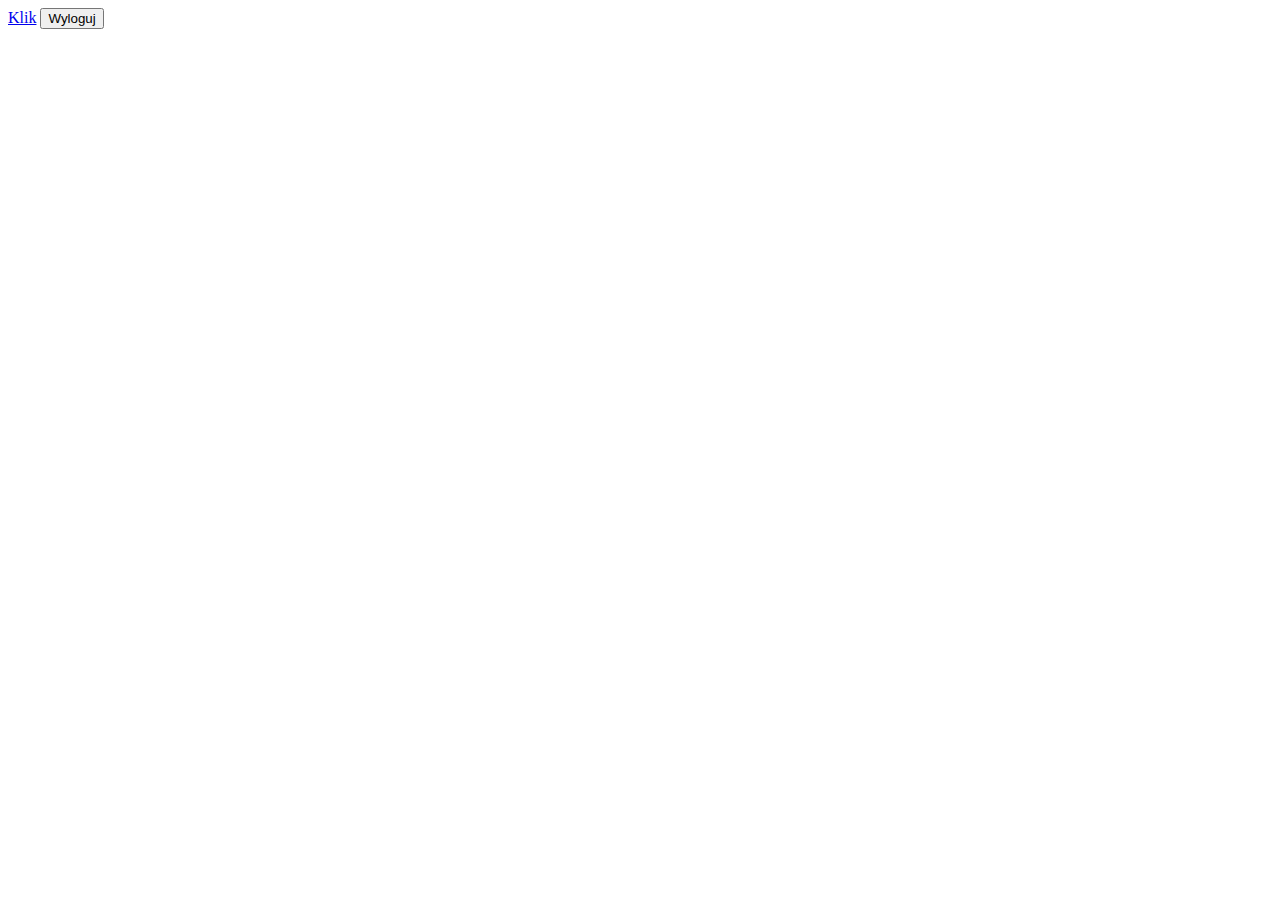
==== index.html @ 06c5ced4 "Prawie skończyłem rejestracje, zostały warunki" ====
<!DOCTYPE html>
<html lang="pl">
<head>
    <meta charset="UTF-8">
    <meta http-equiv="X-UA-Compatible" content="IE=edge">
    <meta name="viewport" content="width=device-width, initial-scale=1.0">
    <title>Document</title>
    <script src="scripts/jquery-3.6.1.min.js"></script>
</head>
<body>
    <a href="strona-logowania">Klik</a>
    <button id="log_out">Wyloguj</button> <!--można zmienić na a tylko zostawić id  -->
    <script src="scripts/script.js"></script>
</body>
</html>
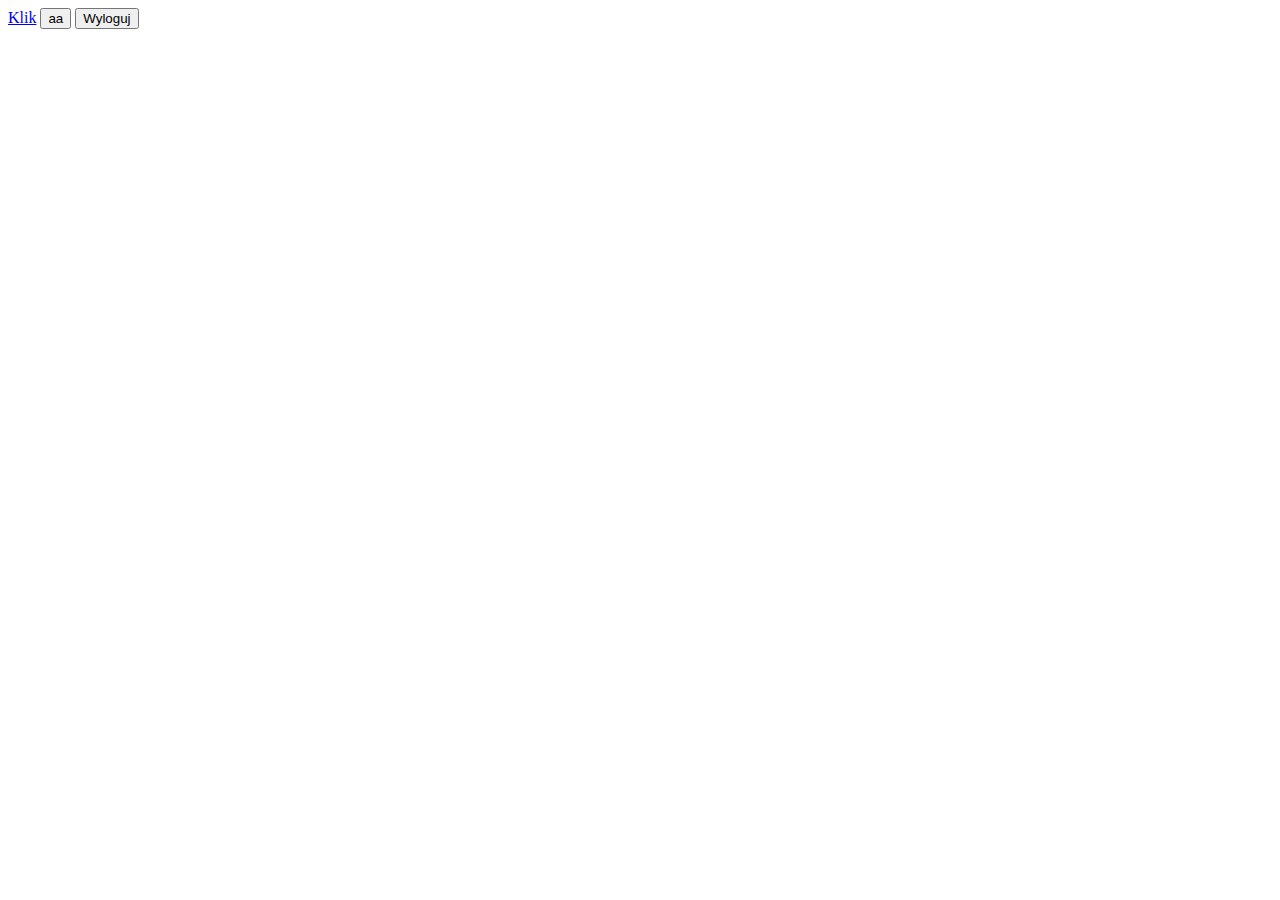
==== commit 81ed3e61: "Zaczełam robić pobieranie elementów na główną" ====
--- a/index.html
+++ b/index.html
@@ -9,6 +9,7 @@
 </head>
 <body>
     <a href="strona-logowania">Klik</a>
+    <button id="btn">aa</button>
     <button id="log_out">Wyloguj</button> <!--można zmienić na a tylko zostawić id  -->
     <script src="scripts/script.js"></script>
 </body>
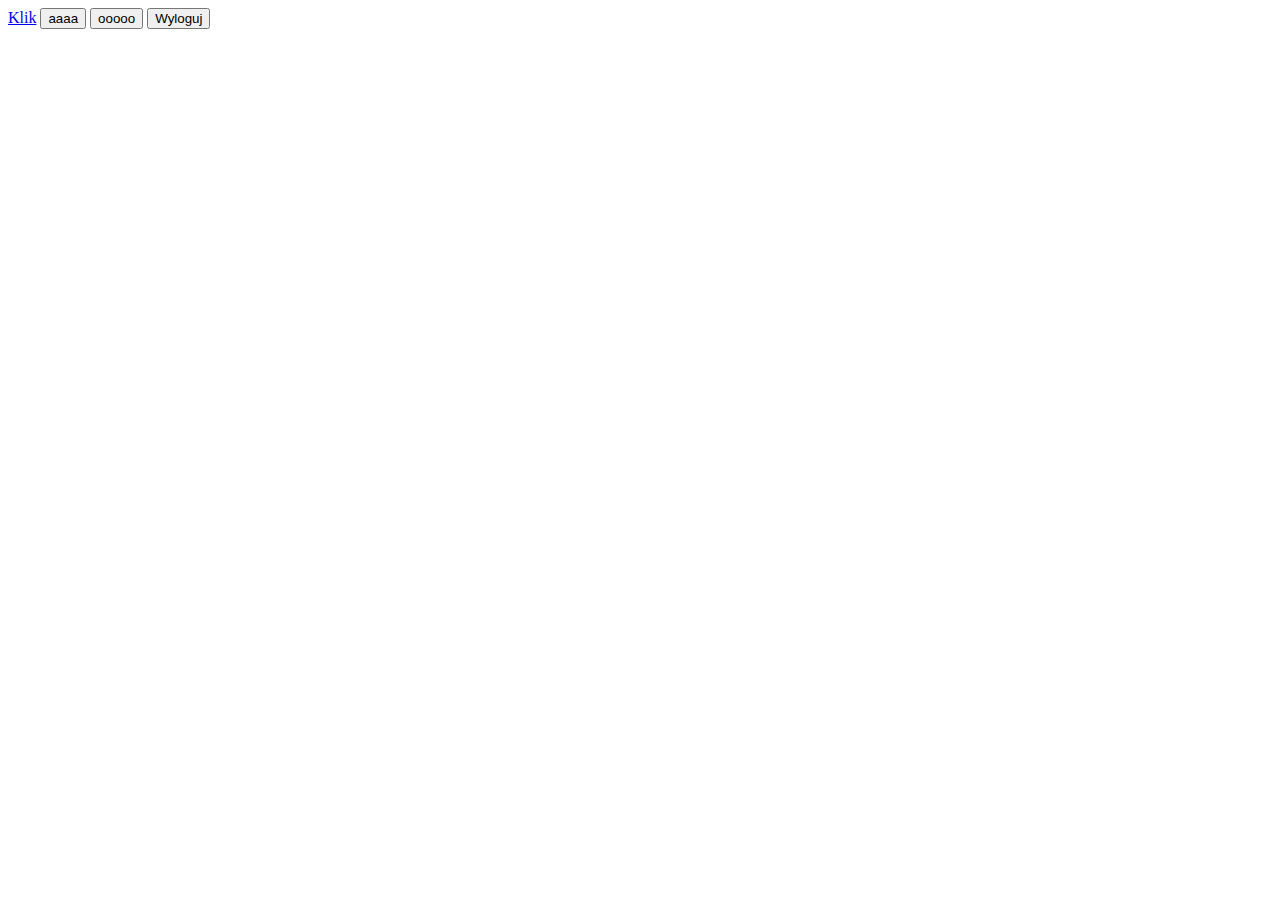
==== commit e48025c8: "Wyświetlanie elementów na stronie głównej" ====
--- a/index.html
+++ b/index.html
@@ -9,7 +9,8 @@
 </head>
 <body>
     <a href="strona-logowania">Klik</a>
-    <button id="btn">aa</button>
+    <button id="btn">aaaa</button>
+    <button id="btn2">ooooo</button>
     <button id="log_out">Wyloguj</button> <!--można zmienić na a tylko zostawić id  -->
     <script src="scripts/script.js"></script>
 </body>
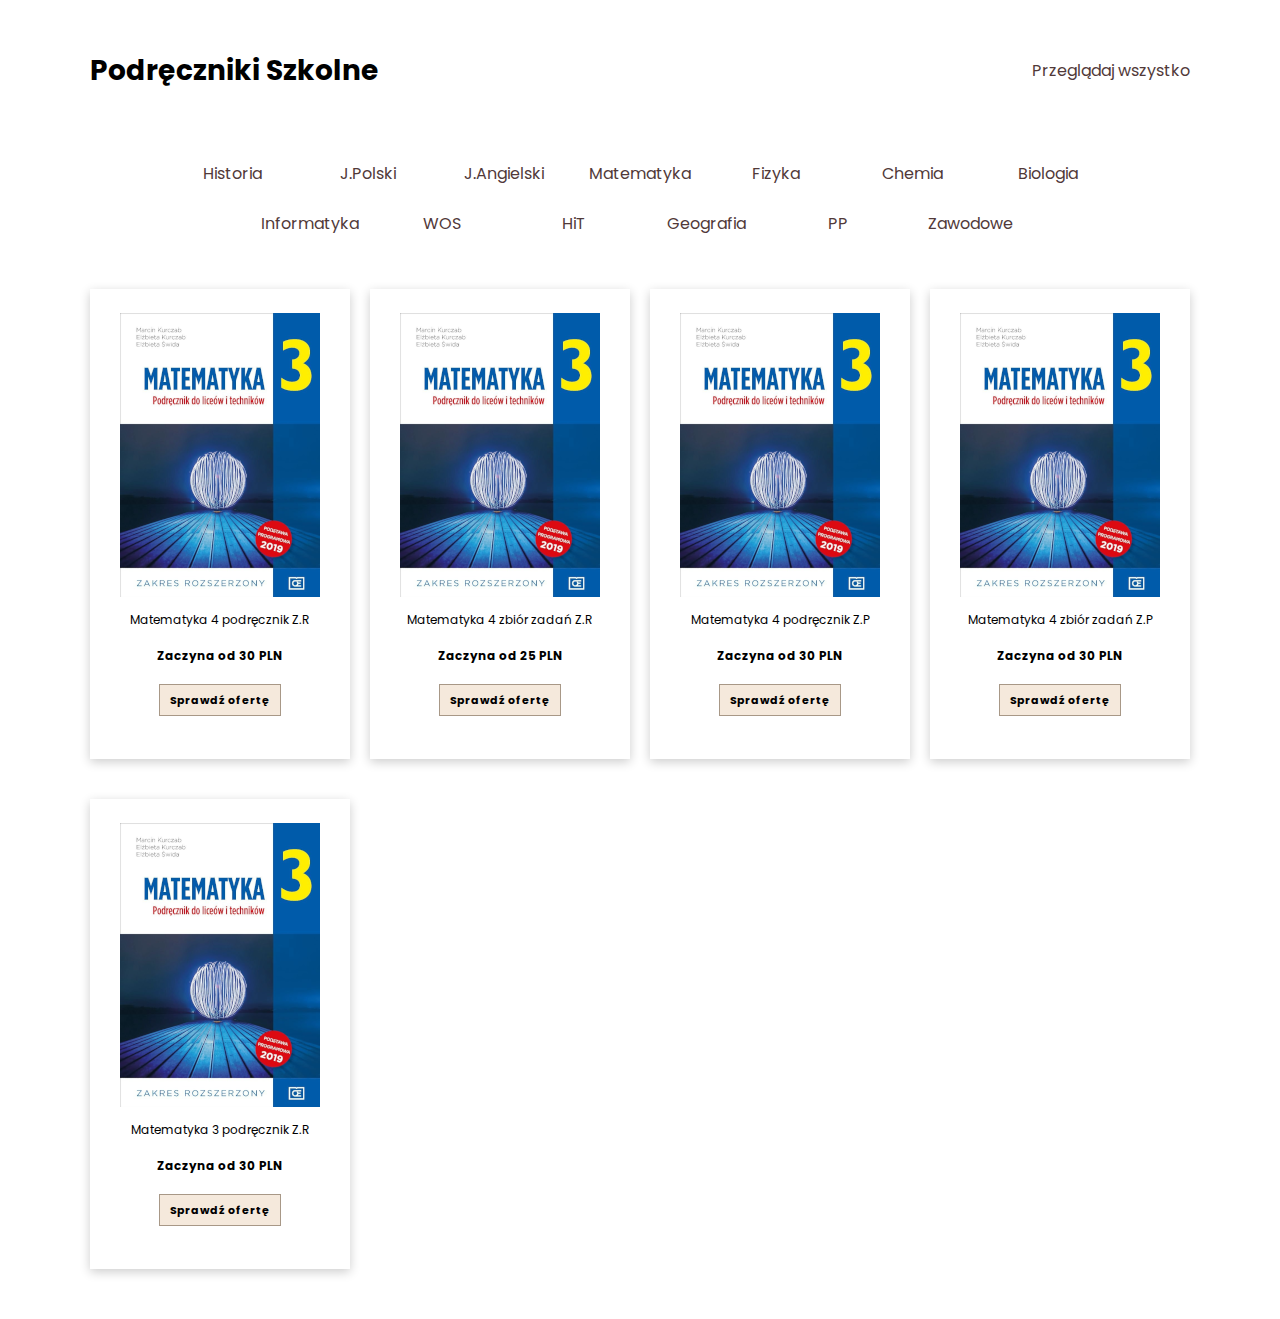
==== commit 84063398: "Wyświetlanie elementów na głównej" ====
--- a/index.html
+++ b/index.html
@@ -6,12 +6,120 @@
     <meta name="viewport" content="width=device-width, initial-scale=1.0">
     <title>Document</title>
     <script src="scripts/jquery-3.6.1.min.js"></script>
+    <link rel="stylesheet" href="style/main.css">
 </head>
 <body>
-    <a href="strona-logowania">Klik</a>
-    <button id="btn">aaaa</button>
-    <button id="btn2">ooooo</button>
-    <button id="log_out">Wyloguj</button> <!--można zmienić na a tylko zostawić id  -->
+    <div class="container">
+        <div class="oferrs-section">
+            <div class="offers-text">
+                <h3>Podręczniki Szkolne</h3>
+                <p>Przeglądaj wszystko</p>
+            </div>
+            <div class="buttons-wrapper">
+                <div class="button-1-wrapper">
+                    <button type="button" name="historia" value="historia" class="btn">Historia</button>   
+                    <button type="button" name="polski" value="polski" class="btn">J.Polski</button>   
+                    <button type="button" name="angielski" value="angielski" class="btn">J.Angielski</button>   
+                    <button type="button" name="matematyka" value="matematyka" class="btn active">Matematyka</button>   
+                    <button type="button" name="fizyka" value="fizyka" class="btn">Fizyka</button>   
+                    <button type="button" name="chemia" value="chemia" class="btn">Chemia</button>   
+                    <button type="button" name="biologia" value="biologia" class="btn">Biologia</button>   
+                </div>
+                <div class="button-2-wrapper">
+                    <button type="button" name="informatyka" value="informatyka" class="btn">Informatyka</button>
+                    <button type="button" name="wos" value="wos" class="btn">WOS</button>
+                    <button type="button" name="hit" value="hit" class="btn">HiT</button>
+                    <button type="button" name="geografia" value="geografia" class="btn">Geografia</button>
+                    <button type="button" name="pp" value="pp" class="btn">PP</button>
+                    <button type="button" name="zawodowe" value="zawodowe" class="btn">Zawodowe</button>
+                </div>
+                
+                
+                <div class="button-1-wrapper-hidden">
+                    <button type="button" name="historia" value="historia" class="btn">Historia</button>   
+                    <button type="button" name="polski" value="polski" class="btn">J.Polski</button>   
+                    <button type="button" name="fizyka" value="fizyka" class="btn">Fizyka</button>  
+                    <button type="button" name="wos" value="wos" class="btn">WOS</button>   
+                </div>
+                <div class="button-2-wrapper-hidden">
+                    <button type="button" name="chemia" value="chemia" class="btn">Chemia</button>   
+                    <button type="button" name="biologia" value="biologia" class="btn">Biologia</button> 
+                    <button type="button" name="informatyka" value="informatyka" class="btn">Informatyka</button>
+                </div>
+                <div class="button-3-wrapper-hidden">
+                    <button type="button" name="geografia" value="geografia" class="btn">Geografia</button>
+                    <button type="button" name="pp" value="pp" class="btn">PP</button>
+                    <button type="button" name="zawodowe" value="zawodowe" class="btn">Zawodowe</button>
+                </div>
+                <div class="button-4-wrapper-hidden">
+                    <button type="button" name="angielski" value="angielski" class="btn">J.Angielski</button>   
+                    <button type="button" name="matematyka" value="matematyka" class="btn active">Matematyka</button>
+                    <button type="button" name="hit" value="hit" class="btn">HiT</button>   
+                </div>   
+            </div>
+     
+            </div>
+            <div class="books">
+                <div class="books-wrapper">
+                    <div class="item1 subject">
+                        <div class="book-img item-img-1">
+                        </div>
+                        <p class="book-name">
+                        Matematyka 4 podręcznik Z.R
+                        </p>
+                        <p class="book-price">
+                        Zaczyna od 30 PLN
+                        </p>
+                        <button class="item1-btn">Sprawdź ofertę</button>
+                    </div>
+                    <div class="item2 subject">
+                        <div class="book-img item-img-2">
+                        </div>
+                        <p class="book-name">
+                        Matematyka 4 zbiór zadań Z.R
+                        </p>
+                        <p class="book-price">
+                        Zaczyna od 25 PLN
+                        </p>
+                        <button class="item2-btn">Sprawdź ofertę</button>    
+                    </div>
+                    <div class="item3 subject">
+                        <div class="book-img item-img-3">
+                        </div>
+                        <p class="book-name">
+                        Matematyka 4 podręcznik Z.P
+                        </p>
+                        <p class="book-price">
+                        Zaczyna od 30 PLN
+                        </p>
+                        <button class="item3-btn">Sprawdź ofertę</button>    
+                    </div>
+                    <div class="item4 subject">
+                        <div class="book-img item-img-4">
+                        </div>
+                        <p class="book-name">
+                        Matematyka 4 zbiór zadań Z.P
+                        </p>
+                        <p class="book-price">
+                        Zaczyna od 30 PLN
+                        </p>
+                        <button class="item4-btn">Sprawdź ofertę</button>    
+                    </div>
+                    <div class="item5 subject">
+                        <div class="book-img item-img-5">
+                        </div>
+                        <p class="book-name">
+                        Matematyka 3 podręcznik Z.R
+                        </p>
+                        <p class="book-price">
+                        Zaczyna od 30 PLN
+                        </p>
+                        <button class="item5-btn">Sprawdź ofertę</button>   
+                    </div>
+                </div>
+            </div>
+        </div>
+    </div>
     <script src="scripts/script.js"></script>
 </body>
 </html>--- a/style/main.css
+++ b/style/main.css
@@ -0,0 +1,368 @@
+@import url('https://fonts.googleapis.com/css2?family=Poppins:wght@400;500;600;700&display=swap');
+
+/* ////////////////////////////////
+              Ogólne
+//////////////////////////////// */
+
+*
+{
+    margin: 0;
+    padding: 0;
+    box-sizing: border-box;
+    font-family: 'Poppins', sans-serif;
+    font-size: 10px;
+    font-weight: 400px;
+}
+
+.container{
+    max-width: 1140px;
+    width: 100%;
+    padding: 0 2rem;
+    margin: 0 auto;
+}
+
+.offers-sections {
+    background-color: #FFFBF6;
+}
+
+/* ////////////////////////////////
+        Sekcja Ofert Tekst
+//////////////////////////////// */
+
+
+.offers-text{
+    margin-top: 5.2rem;
+    display: flex;
+    justify-content: space-between;
+    align-items: center;
+    margin-bottom: 6rem;
+}
+
+.offers-text h3{
+    font-size: 28px;
+    font-weight: medium;
+    line-height: 37px;
+    color: #000;
+}
+.offers-text p{
+    font-size: 16px;
+    font-weight: medium;
+    line-height: 21px;
+    color: #513939;
+}
+
+
+/* ////////////////////////////////
+        Sekcja buttonów
+//////////////////////////////// */
+
+.buttons-wrapper{
+    display: grid;
+    grid-template-columns: 100%;
+    grid-template-rows: minmax(auto, 5rem);
+    justify-content: center;
+    row-gap: 1rem;
+    column-gap: 1rem;
+    align-items: center;
+    justify-items: center;
+}
+
+.button-1-wrapper{
+    display: grid;
+    grid-template-columns: repeat(7, 1fr) ;
+    grid-template-rows: 3rem;
+    justify-content: flex-start;
+    column-gap: 1rem;
+}
+.button-2-wrapper{
+    display: grid;
+    grid-template-columns: repeat(6, 1fr) ;
+    grid-template-rows: 3rem;
+    justify-content: center;
+    column-gap: 1rem;
+}
+
+.button-1-wrapper-hidden{
+    display: none;
+    grid-template-columns: repeat(4, 1fr) ;
+    grid-template-rows: 3rem;
+    justify-content: flex-start;
+    column-gap: 1rem;
+    max-width: 80%;
+    width: 100%;
+    justify-content: flex-start;
+}
+.button-2-wrapper-hidden{
+    display: none;
+    grid-template-columns: repeat(3, 1fr) ;
+    grid-template-rows: 3rem;
+    justify-content: center;
+    column-gap: 1rem;
+    max-width: 80%;
+    width: 100%;
+    justify-content: flex-start;
+}
+
+.button-3-wrapper-hidden{
+    display: none;
+    grid-template-columns: repeat(3, 1fr) ;
+    grid-template-rows: 3rem;
+    justify-content: center;
+    column-gap: 1rem;
+    max-width: 80%;
+    width: 100%;
+    justify-content: flex-start;
+}
+
+.button-4-wrapper-hidden{
+    display: none;
+    grid-template-columns: repeat(3, 1fr) ;
+    grid-template-rows: 3rem;
+    justify-content: center;
+    column-gap: 1rem;
+    max-width: 80%;
+    width: 100%;
+    justify-content: flex-start;
+}
+
+.buttons-wrapper button{
+    display: flex;
+    align-items: center;
+    justify-content: center;
+    background-color: transparent;
+    border: 2px solid transparent;
+    border-radius: 5px;
+    color: #513939;
+    cursor: pointer;
+    font-size: 16px;
+    font-weight: 400;
+    line-height: 20px;
+    width: 100%;
+    overflow: hidden;
+    padding: 0.2rem 1rem;
+    text-align: center;
+    transition: all 0.4s ease-in-out;
+    vertical-align: middle;
+    outline: none;
+}
+
+.buttons-wrapper button:hover{
+    background-color: #F5E9DC;
+    border-radius: 5px;
+    color: #000;
+}
+
+.buttons-wrapper button:focus{
+    background-color: #F5E9DC;
+    border-radius: 5px;
+    border: 2px solid #A89887;
+    color: #000;
+}
+
+.active{
+    background-color: #F5E9DC;
+    border-radius: 5px;
+    border: 2px solid #A89887;
+    color: #000;
+}
+
+
+/* ////////////////////////////////
+        Sekcja ksiazek
+//////////////////////////////// */
+
+.books{
+    margin-top: 5rem;
+    width: 100%;
+    margin-bottom: 5rem;
+}
+
+.books button{
+    background-color: #F5E9DC;
+    border: 1px solid #A89887;
+    color: #000;
+    cursor: pointer;
+    font-size: 11px;
+    font-weight: bold;
+    line-height: 16px;
+    overflow: hidden;
+    padding: 0.7rem 1rem;
+    text-align: center;
+    transition: all 0.4s ease-in-out;
+    vertical-align: middle;
+    outline: none;
+}
+
+.book-name{
+    font-size: 12px;
+    line-height: 16px;
+    font-weight: normal;
+    color: #000;
+    margin-bottom: 2rem;
+}
+
+.book-price{
+    font-size: 12px;
+    line-height: 16px;
+    font-weight: bold;
+    color: #000;
+    margin-bottom: 2rem;
+}
+
+/* ////////////////////////////////
+            Matma
+//////////////////////////////// */
+
+.books-wrapper{
+    display: grid;
+    grid-template-columns: repeat(4, 1fr) ;
+    grid-auto-rows: 47rem;
+    column-gap: 2rem;
+    row-gap: 4rem;
+}
+.books-wrapper .subject{
+    display: flex;
+    flex-direction: column;
+    height: 100%;
+    background-color: #fff;
+    width: 100%;
+    box-shadow: 0 3px 10px rgb(0 0 0 / 0.2);
+    justify-content: flex-start;
+    align-items: center;
+
+}
+
+.books-wrapper .book-img{
+    width: 200px;
+    height: 284px;
+    margin-top: 2.4rem;
+    margin-bottom: 1.5rem;  
+    background-size: cover;
+    background-repeat: none; 
+}
+.books-wrapper .item-img-1{
+    background-image:url("../images/matm3podr.png");
+    /* background-size: cover;
+    background-repeat: none;  */
+}
+.books-wrapper .item-img-2{
+    background-image:url("../images/matm3podr.png");
+    /* background-size: cover;
+    background-repeat: none;  */
+}
+.books-wrapper .item-img-3{
+    background-image:url("../images/matm3podr.png");
+    /* background-size: cover;
+    background-repeat: none;  */
+}
+.books-wrapper .item-img-4{
+    background-image:url("../images/matm3podr.png");
+    /* background-size: cover;
+    background-repeat: none;  */
+}
+.books-wrapper .item-img-5{
+    background-image:url("../images/matm3podr.png");
+    /* background-size: cover;
+    background-repeat: none;  */
+}
+.books-wrapper .item-img-6{
+    background-image:url("../images/matm3podr.png");
+    /* background-size: cover;
+    background-repeat: none;  */
+}
+
+@media only screen and (max-width: 1024px) {
+    .books-wrapper{
+        grid-template-columns: repeat(3, 1fr) ;
+    }
+}
+
+
+
+@media only screen and (max-width: 900px) {
+    .button-1-wrapper{
+        display: none;
+    }
+    .button-2-wrapper{
+        display: none;
+    }
+    
+    .button-1-wrapper-hidden{
+        display: grid;
+    }
+    .button-2-wrapper-hidden{
+        display: grid;
+    }
+    
+    .button-3-wrapper-hidden{
+        display: grid;
+    }
+    .button-4-wrapper-hidden{
+        display: grid;
+    }
+}
+
+@media only screen and (max-width: 700px) {
+    .books-wrapper{
+        grid-template-columns: repeat(2, 1fr) ;
+    }
+}
+
+
+
+@media only screen and (max-width: 600px) {
+    .offers-text h3{
+        font-size: 24px;
+        font-weight: medium;
+        line-height: 37px;
+        color: #000;
+    }
+    .offers-text p{
+        font-size: 14px;
+        font-weight: medium;
+        line-height: 21px;
+        color: #513939;
+    }
+}
+
+@media only screen and (max-width: 500px) {
+
+    .books-wrapper{
+        grid-auto-rows: 40rem;
+    
+    }
+    .books-wrapper .book-img{
+        width: 160px;
+        height: 227px;
+        margin-top: 2.4rem;
+        margin-bottom: 1.5rem;  
+    }
+
+    .offers-text h3{
+        font-size: 20px;
+        font-weight: medium;
+        line-height: 37px;
+        color: #000;
+    }
+    .offers-text p{
+        font-size: 12px;
+        font-weight: medium;
+        line-height: 21px;
+        color: #513939;
+    }
+}
+
+@media only screen and (max-width: 500px) {
+
+    .books-wrapper .book-img{
+        width: 180px;
+        height: 256px;
+    }
+    .books-wrapper{
+        grid-template-columns: repeat(1, 1fr) ;
+        grid-auto-rows: 44rem;
+    }
+}
+
+/* rozwijane kategorie od 500 px dorobić */
+
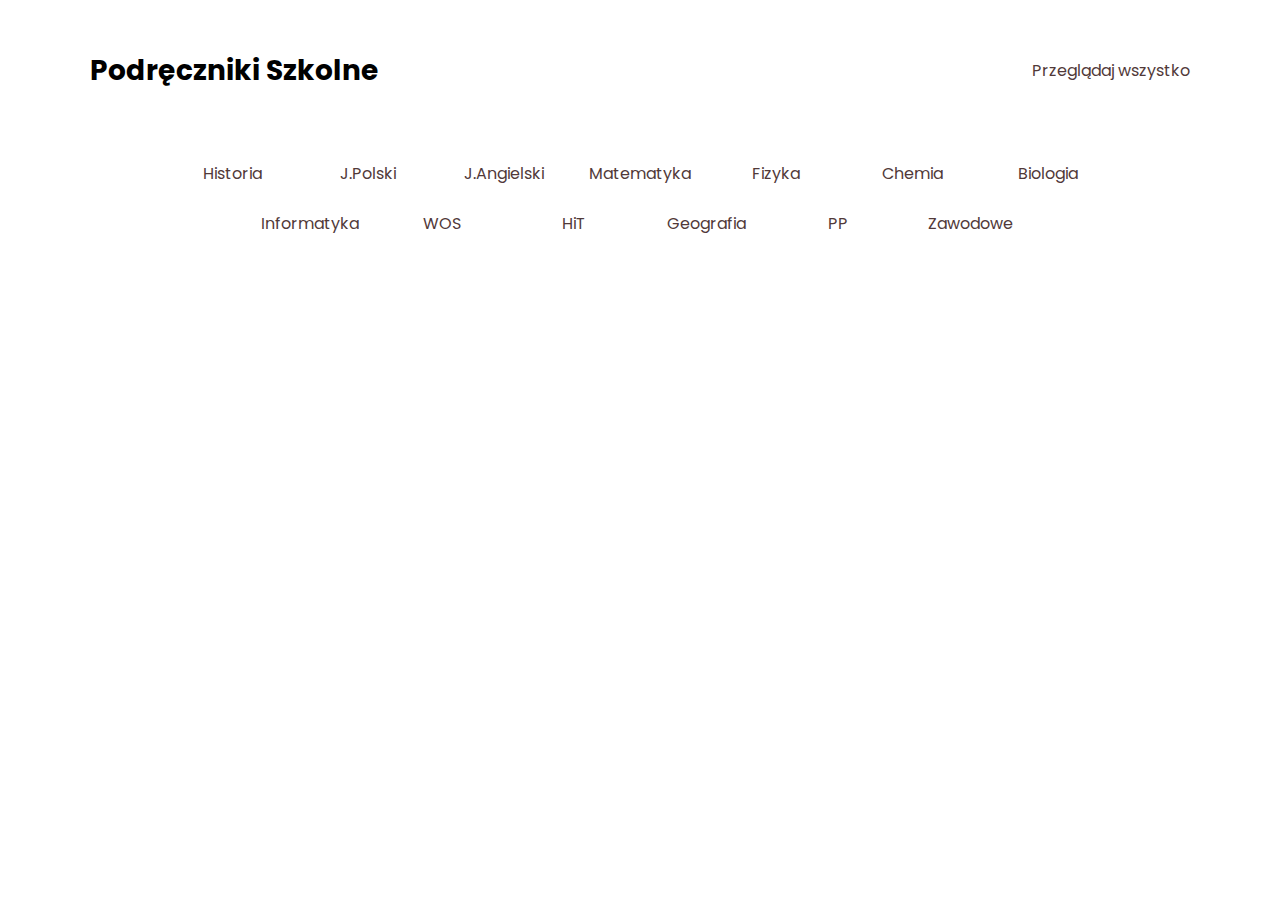
==== commit a9d3376b: "Skończyłem wyświetlanie elementów na głównej" ====
--- a/index.html
+++ b/index.html
@@ -20,7 +20,7 @@
                     <button type="button" name="historia" value="historia" class="btn">Historia</button>   
                     <button type="button" name="polski" value="polski" class="btn">J.Polski</button>   
                     <button type="button" name="angielski" value="angielski" class="btn">J.Angielski</button>   
-                    <button type="button" name="matematyka" value="matematyka" class="btn active">Matematyka</button>   
+                    <button type="button" name="matematyka" value="matematyka" class="active btn" focused>Matematyka</button>   
                     <button type="button" name="fizyka" value="fizyka" class="btn">Fizyka</button>   
                     <button type="button" name="chemia" value="chemia" class="btn">Chemia</button>   
                     <button type="button" name="biologia" value="biologia" class="btn">Biologia</button>   
@@ -61,7 +61,7 @@
             </div>
             <div class="books">
                 <div class="books-wrapper">
-                    <div class="item1 subject">
+                    <!-- <div class="item1 subject">
                         <div class="book-img item-img-1">
                         </div>
                         <p class="book-name">
@@ -115,7 +115,7 @@
                         Zaczyna od 30 PLN
                         </p>
                         <button class="item5-btn">Sprawdź ofertę</button>   
-                    </div>
+                    </div> -->
                 </div>
             </div>
         </div>
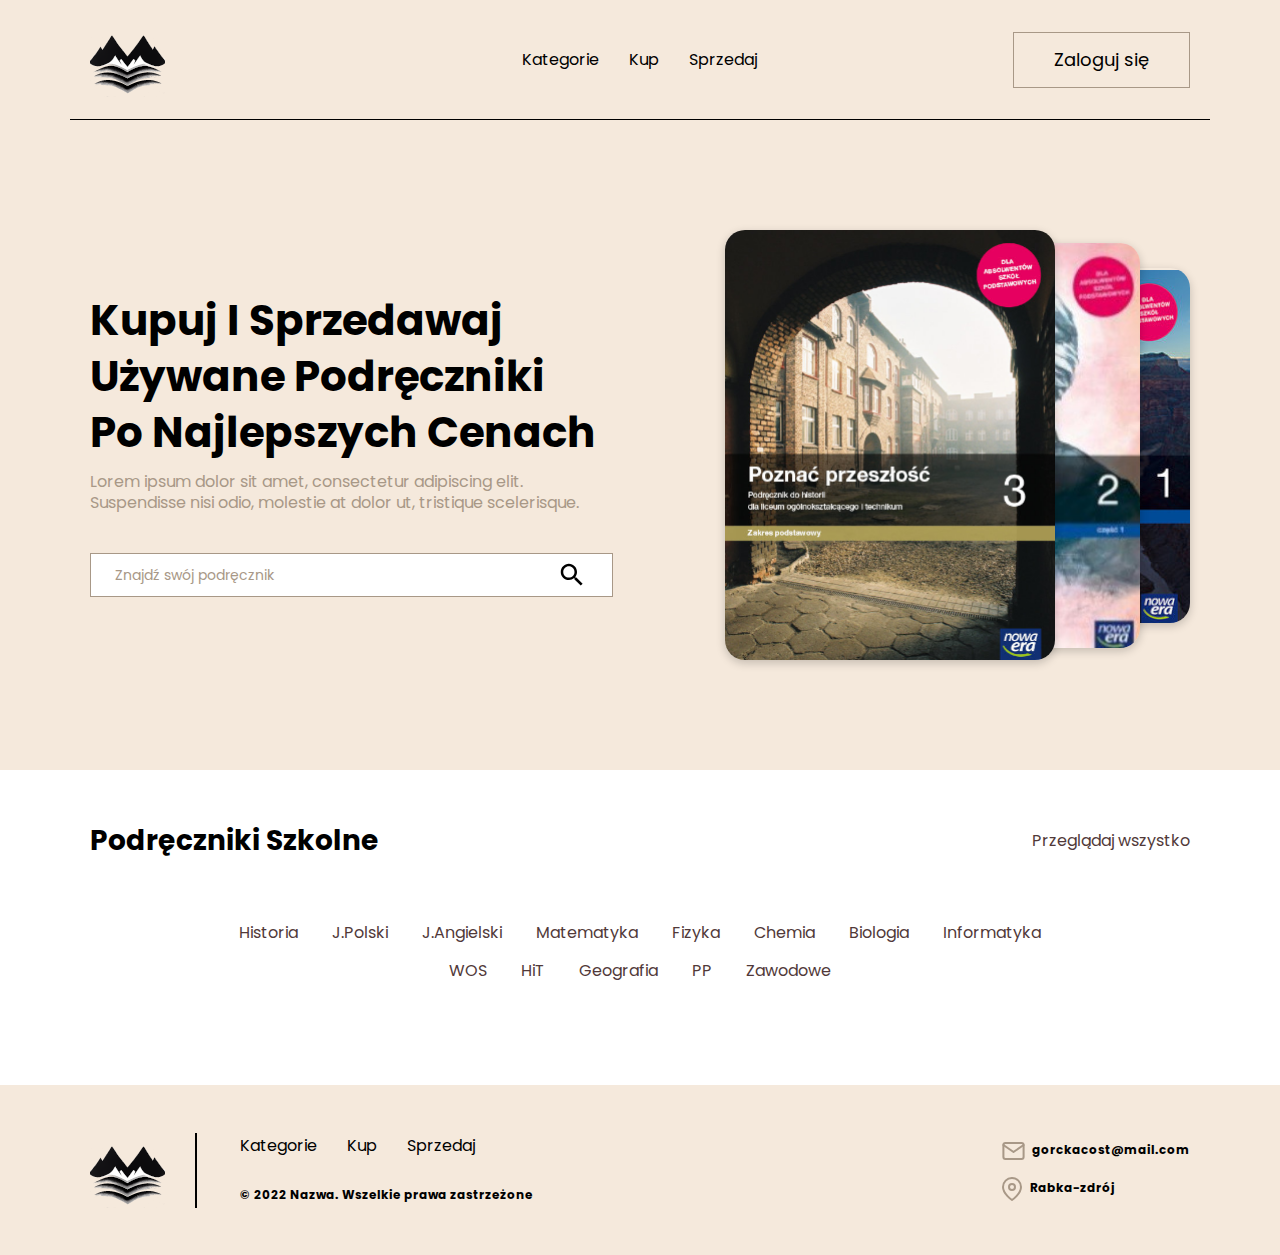
==== commit 0123aac2: "dodano zdjecia modified index i main.css" ====
--- a/index.html
+++ b/index.html
@@ -4,19 +4,84 @@
     <meta charset="UTF-8">
     <meta http-equiv="X-UA-Compatible" content="IE=edge">
     <meta name="viewport" content="width=device-width, initial-scale=1.0">
-    <title>Document</title>
+    <title>Kiermasz książek</title>
     <script src="scripts/jquery-3.6.1.min.js"></script>
     <link rel="stylesheet" href="style/main.css">
 </head>
 <body>
+    
+    <nav>
+        <div class="nav-container">
+            
+            <div class="left-nav">
+                <div class="nav-image"></div>
+            </div>
+
+            <div class="center-nav">
+                <div class="nav-list">
+                    <ul>
+                        <li><a href="#">Kategorie</a></li>
+                        <li><a href="#">Kup</a></li>
+                        <li><a href="#">Sprzedaj</a></li>
+                    </ul>
+                </div>
+            </div>
+
+            <div class="right-nav">
+                <button>Zaloguj się</button>
+            </div>
+            
+            <!-- /////////////////////////////////////////// -->
+            <!-- PHP do zalogowanego użytkownika  -->
+            <!-- <div class="right-nav-authorized">
+                <div id="user-panel-button"></div>
+                <div id="messages-button"></div>
+                <div id="log_out"></div>
+            </div> -->
+            <!-- /////////////////////////////////////////// -->
+
+        </div>
+    </nav>
+
+        <main>
+            <div class="main-container">
+                <div class="left-main">
+                    <h2>
+                        Kupuj I Sprzedawaj 
+                        Używane Podręczniki 
+                        Po Najlepszych Cenach
+                    </h2>
+                    <p>
+                        Lorem ipsum dolor sit amet, consectetur adipiscing elit. 
+                        Suspendisse nisi odio, molestie at dolor ut, tristique scelerisque. 
+                    </p>
+                    <div class="search-container">
+                        <input class="search-input" type="text" placeholder="Znajdź swój podręcznik">
+                    </div>
+                    <div class="main-images-responsive">
+                        <div class="main-image1"></div>
+                        <div class="main-image2"></div>
+                        <div class="main-image3"></div>
+                    </div>  
+                </div>
+                <div class="right-main">
+                <div class="main-images">
+                    <div class="main-image1"></div>
+                    <div class="main-image2"></div>
+                    <div class="main-image3"></div>
+                </div>
+                </div>
+            </div>
+        </main>
+
     <div class="container">
         <div class="oferrs-section">
             <div class="offers-text">
                 <h3>Podręczniki Szkolne</h3>
-                <p>Przeglądaj wszystko</p>
+                <p><a href="#">Przeglądaj wszystko</a></p>
             </div>
             <div class="buttons-wrapper">
-                <div class="button-1-wrapper">
+                <div class="buttons-wrapper-1">
                     <button type="button" name="historia" value="historia" class="btn">Historia</button>   
                     <button type="button" name="polski" value="polski" class="btn">J.Polski</button>   
                     <button type="button" name="angielski" value="angielski" class="btn">J.Angielski</button>   
@@ -24,41 +89,15 @@
                     <button type="button" name="fizyka" value="fizyka" class="btn">Fizyka</button>   
                     <button type="button" name="chemia" value="chemia" class="btn">Chemia</button>   
                     <button type="button" name="biologia" value="biologia" class="btn">Biologia</button>   
-                </div>
-                <div class="button-2-wrapper">
                     <button type="button" name="informatyka" value="informatyka" class="btn">Informatyka</button>
                     <button type="button" name="wos" value="wos" class="btn">WOS</button>
                     <button type="button" name="hit" value="hit" class="btn">HiT</button>
                     <button type="button" name="geografia" value="geografia" class="btn">Geografia</button>
                     <button type="button" name="pp" value="pp" class="btn">PP</button>
                     <button type="button" name="zawodowe" value="zawodowe" class="btn">Zawodowe</button>
-                </div>
-                
-                
-                <div class="button-1-wrapper-hidden">
-                    <button type="button" name="historia" value="historia" class="btn">Historia</button>   
-                    <button type="button" name="polski" value="polski" class="btn">J.Polski</button>   
-                    <button type="button" name="fizyka" value="fizyka" class="btn">Fizyka</button>  
-                    <button type="button" name="wos" value="wos" class="btn">WOS</button>   
-                </div>
-                <div class="button-2-wrapper-hidden">
-                    <button type="button" name="chemia" value="chemia" class="btn">Chemia</button>   
-                    <button type="button" name="biologia" value="biologia" class="btn">Biologia</button> 
-                    <button type="button" name="informatyka" value="informatyka" class="btn">Informatyka</button>
-                </div>
-                <div class="button-3-wrapper-hidden">
-                    <button type="button" name="geografia" value="geografia" class="btn">Geografia</button>
-                    <button type="button" name="pp" value="pp" class="btn">PP</button>
-                    <button type="button" name="zawodowe" value="zawodowe" class="btn">Zawodowe</button>
-                </div>
-                <div class="button-4-wrapper-hidden">
-                    <button type="button" name="angielski" value="angielski" class="btn">J.Angielski</button>   
-                    <button type="button" name="matematyka" value="matematyka" class="btn active">Matematyka</button>
-                    <button type="button" name="hit" value="hit" class="btn">HiT</button>   
-                </div>   
-            </div>
-     
-            </div>
+                </div>    
+            </div>    
+        </div>
             <div class="books">
                 <div class="books-wrapper">
                     <!-- <div class="item1 subject">
@@ -120,6 +159,45 @@
             </div>
         </div>
     </div>
-    <script src="scripts/script.js"></script>
+    <footer>
+        <div class="footer-container">
+            <div class="logo-footer">
+                <div class="footer-image"></div>
+                <span class="break"></span>
+            </div>
+
+            <div class="footer-nav">
+                <div class="footer-nav-responsive">
+                    <div class="nav-list">
+                        <ul>
+                            <li><a href="#">Kategorie</a></li>
+                            <li><a href="#">Kup</a></li>
+                            <li><a href="#">Sprzedaj</a></li>
+                        </ul>
+                    </div>
+                    <div class="social-box-responsive">
+                        <div class="socials">
+                            <a href="#"><span class="mail">gorckacost@mail.com</span></a>
+                            <a href="#"><span class="location">Rabka-zdrój</span></a>
+                        </div>
+        
+                    </div>
+                    <div class="copyright">
+                        <p>© 2022 Nazwa. Wszelkie prawa zastrzeżone </p>
+                    </div>
+                </div>
+                
+            </div>
+
+            <div class="social-box">
+                <div class="socials">
+                    <span class="mail">gorckacost@mail.com</span>
+                    <span class="location">Rabka-zdrój</span>
+                </div>
+
+            </div>
+        </div>
+    </footer>
+    <script src="scripts/script.js"></script> <!-- Jak skrypt będzie się wywalał to trzeba usunąć module, -->
 </body>
 </html>--- a/style/main.css
+++ b/style/main.css
@@ -14,6 +14,327 @@
     font-weight: 400px;
 }
 
+a{
+    text-decoration: none;
+    font-size: 16px;
+    color: #513939;
+    font-weight: normal;
+    line-height: 20px;
+}
+
+
+/* ////////////////////////////////
+            Menu
+//////////////////////////////// */
+
+nav{
+    height: 120px;
+    width: 100%;
+    background-color: #F5E9DC;
+}
+
+.nav-container{
+    max-width: 1140px;
+    width: 100%;
+    height: 100%;
+    padding: 0 2rem;
+    margin: 0 auto;
+    display: grid;
+    grid-template-columns: repeat(3, 1fr);
+    align-items: center;
+    grid-template-rows: 100%;
+    border-bottom: 1px solid #000;
+}
+
+/* ////////////////////////////////
+        Lewa częsc Menu
+//////////////////////////////// */
+
+.nav-container .left-nav{
+    display: flex;
+    align-items: center;
+    justify-content: flex-start;
+}
+
+.nav-container .center-nav{
+    display: flex;
+    align-items: center;
+    justify-content: center;
+    height: 100%;
+}
+
+.nav-container .center-nav .nav-list{
+    height: 100%;
+}
+
+.nav-container .center-nav .ul{
+    height: 100%;
+}
+
+.nav-container .left-nav .nav-image{
+    width: 75px;
+    height: 75px;
+    background-size: cover;
+    background-repeat: none;
+    background-image: url(../images/logo.png)
+}
+
+.nav-container .center-nav .nav-list ul{
+    display: flex;
+    align-items: center;
+    justify-content: center;
+    list-style-type: none;
+    height: 100%;
+    
+}
+
+.nav-container .center-nav .nav-list ul li a{
+    font-size: 16px;
+    color: #000;
+    font-weight: normal;
+    line-height: 20px;
+    height: 50%;
+    position: relative;
+}
+
+.nav-container .center-nav .nav-list ul li a::after {
+    content: '';
+    position: absolute;
+    width: 0;
+    height: 2px;
+    background: #A88E87;
+    transition: width .3s;
+    left: 0;
+    top: 25px;
+}
+.nav-container .center-nav .nav-list ul li a:hover::after {
+    width: 100%;
+    transition: width .3s;
+}
+
+.nav-container .center-nav .nav-list ul li+li{
+    margin-left: 3rem;
+}
+
+
+/* ////////////////////////////////
+        Prawa częsc Menu
+//////////////////////////////// */
+
+.nav-container .right-nav{
+    display: flex;
+    align-items: center;
+    justify-content: flex-end;
+}
+
+.nav-container .right-nav button{
+    background-color: transparent;
+    border: 1px solid #A89887;
+    color: #000;
+    cursor: pointer;
+    font-size: 18px;
+    font-weight: 400;
+    line-height: 24px;
+    overflow: hidden;
+    padding: 1.5rem 4rem;
+    text-align: center;
+    transition: all 0.4s ease-in-out;
+    vertical-align: middle;
+    outline: none;
+}
+
+.nav-container .right-nav button:hover{
+    background-color: #000;
+    border: 2px solid #000;
+    color: #F5E9DC;
+    border-radius: 15px;
+}
+
+
+.nav-container .right-nav-authorized{
+    display: flex;
+    align-items: center;
+    justify-content: flex-end;
+    gap: 4rem;
+}
+
+.nav-container .right-nav-authorized #user-panel-button{
+    width: 30px;
+    height: 30px;
+    background-size: cover;
+    background-repeat: none;
+    background-image: url(../images/User.svg);
+    color: #000;
+}
+
+.nav-container .right-nav-authorized #messages-button{
+    width: 36px;
+    height: 28px;
+    background-size: cover;
+    background-repeat: none;
+    background-image: url(../images/Message_button.svg);
+}
+
+.nav-container .right-nav-authorized #log_out{
+    width: 34px;
+    height: 28px;
+    background-size: cover;
+    background-repeat: none;
+    background-image: url(../images/log-out.svg);
+}
+
+/* ////////////////////////////////
+        Sekcja główna
+//////////////////////////////// */
+
+main{
+    height: 650px;
+    width: 100%;
+    background-color: #F5E9DC;
+    padding: 10rem 0;
+}
+
+.main-container{
+    max-width: 1140px;
+    width: 100%;
+    height: 100%;
+    padding: 0 2rem;
+    margin: 0 auto;
+    display: grid;
+    grid-template-columns: repeat(2, 1fr);
+    align-items: center;
+    grid-template-rows: 100%;
+}
+
+/* ////////////////////////////////
+    Sekcja główna - lewa częśc
+//////////////////////////////// */
+
+.main-container .left-main{
+    width: 100%;
+    height: 100%;
+    display: flex;
+    flex-direction: column;
+    justify-content: center;
+    align-items: flex-start;
+    align-content: center;
+}
+
+.main-container h2{
+    font-size: 42px;
+    line-height: 56px;
+    color: #000;
+    font-weight: bold;
+    text-transform: capitalize;
+    margin-bottom: 1rem;
+    max-width: 92%;
+    width: 100%;
+}
+
+.main-container p{
+    font-size: 16px;
+    line-height: 21px;
+    color: #A89887;
+    font-weight: normal;
+    max-width: 95%;
+}
+
+/* ////////////////////////////////
+        Pasek wyszukiwania
+//////////////////////////////// */
+
+.search-container {
+    padding-top: 4rem;
+    width: 95%;
+}
+.search-input {
+    width: 100%;
+    padding: 1.2rem 2.4rem;
+    background-color: #fff;
+    font-size: 14px;
+    line-height: 18px;
+    color: #A89887;
+    background-image: url("data:image/svg+xml;charset=utf8,%3Csvg xmlns='http://www.w3.org/2000/svg' width='29' height='29' viewBox='0 0 24 24'%3E%3Cpath d='M15.5 14h-.79l-.28-.27C15.41 12.59 16 11.11 16 9.5 16 5.91 13.09 3 9.5 3S3 5.91 3 9.5 5.91 16 9.5 16c1.61 0 3.09-.59 4.23-1.57l.27.28v.79l5 4.99L20.49 19l-4.99-5zm-6 0C7.01 14 5 11.99 5 9.5S7.01 5 9.5 5 14 7.01 14 9.5 11.99 14 9.5 14z'/%3E%3Cpath d='M0 0h24v24H0z' fill='none'/%3E%3C/svg%3E");
+    background-repeat: no-repeat;
+    background-size: 3rem 3rem;
+    background-position: 95% center;
+    border: 1px solid #A89887;
+    transition: all 250ms ease-in-out;
+    backface-visibility: hidden;
+    transform-style: preserve-3d;
+}
+
+.search-input::placeholder {
+    color: #A89887;
+    font-size: 14px;
+    font-weight: normal;
+}
+.search-input:focus {
+    outline: none;
+}
+
+
+/* ////////////////////////////////
+    Sekcja główna - prawa częśc
+//////////////////////////////// */
+
+.main-container .right-main{
+    max-width: 560px;
+}
+
+.main-container .right-main .main-images{
+    display: flex;
+    align-items: center;
+    justify-content: flex-end;
+}
+
+.main-container .left-main .main-images-responsive{
+    display: none;
+    align-items: center;
+    justify-content: flex-end;
+}
+
+.main-container .right-main .main-images .main-image1{
+    width: 330px;
+    height: 430px;
+    background-image: url(../images/main1.png);
+    background-repeat: no-repeat;
+    background-size: cover;
+    box-shadow: 0 3px 10px rgb(0 0 0 / 0.2);
+    border-radius: 20px;
+    overflow: visible;
+    flex-shrink: 0;
+    z-index: 3;
+}
+
+.main-container .right-main .main-images .main-image2{
+    width: 305px;
+    height: 405px;
+    background-image: url(../images/main2.png);
+    background-repeat: no-repeat;
+    background-size: cover;
+    box-shadow: 0 3px 10px rgb(0 0 0 / 0.2);
+    border-radius: 20px;
+    margin-left: -22rem;
+    overflow: visible;
+    flex-shrink: 0;
+    z-index: 2;
+}
+
+.main-container .right-main .main-images .main-image3{
+    width: 250px;
+    height: 355px;
+    background-image: url(../images/main3.png);
+    background-repeat: no-repeat;
+    background-size: cover;
+    box-shadow: 0 3px 10px rgb(0 0 0 / 0.2);
+    border-radius: 20px;
+    margin-left: -20rem;
+    overflow: visible;
+    flex-shrink: 0;
+    z-index: 1;
+}
+
 .container{
     max-width: 1140px;
     width: 100%;
@@ -57,74 +378,20 @@
 //////////////////////////////// */
 
 .buttons-wrapper{
-    display: grid;
-    grid-template-columns: 100%;
-    grid-template-rows: minmax(auto, 5rem);
+    display: flex;
     justify-content: center;
-    row-gap: 1rem;
-    column-gap: 1rem;
-    align-items: center;
-    justify-items: center;
-}
-
-.button-1-wrapper{
-    display: grid;
-    grid-template-columns: repeat(7, 1fr) ;
-    grid-template-rows: 3rem;
-    justify-content: flex-start;
-    column-gap: 1rem;
-}
-.button-2-wrapper{
-    display: grid;
-    grid-template-columns: repeat(6, 1fr) ;
-    grid-template-rows: 3rem;
+    align-items: center;
+}
+
+.buttons-wrapper-1{
+    display: flex;
+    flex-direction: row;
+    flex-wrap: wrap;
+    gap: 1rem;
+    max-width: 80%;
     justify-content: center;
-    column-gap: 1rem;
-}
-
-.button-1-wrapper-hidden{
-    display: none;
-    grid-template-columns: repeat(4, 1fr) ;
-    grid-template-rows: 3rem;
-    justify-content: flex-start;
-    column-gap: 1rem;
-    max-width: 80%;
-    width: 100%;
-    justify-content: flex-start;
-}
-.button-2-wrapper-hidden{
-    display: none;
-    grid-template-columns: repeat(3, 1fr) ;
-    grid-template-rows: 3rem;
-    justify-content: center;
-    column-gap: 1rem;
-    max-width: 80%;
-    width: 100%;
-    justify-content: flex-start;
-}
-
-.button-3-wrapper-hidden{
-    display: none;
-    grid-template-columns: repeat(3, 1fr) ;
-    grid-template-rows: 3rem;
-    justify-content: center;
-    column-gap: 1rem;
-    max-width: 80%;
-    width: 100%;
-    justify-content: flex-start;
-}
-
-.button-4-wrapper-hidden{
-    display: none;
-    grid-template-columns: repeat(3, 1fr) ;
-    grid-template-rows: 3rem;
-    justify-content: center;
-    column-gap: 1rem;
-    max-width: 80%;
-    width: 100%;
-    justify-content: flex-start;
-}
-
+    align-items: center;
+}
 .buttons-wrapper button{
     display: flex;
     align-items: center;
@@ -137,7 +404,7 @@
     font-size: 16px;
     font-weight: 400;
     line-height: 20px;
-    width: 100%;
+    width: auto;
     overflow: hidden;
     padding: 0.2rem 1rem;
     text-align: center;
@@ -240,77 +507,449 @@
     background-size: cover;
     background-repeat: none; 
 }
-.books-wrapper .item-img-1{
+/* .books-wrapper .item-img-1{
     background-image:url("../images/matm3podr.png");
-    /* background-size: cover;
-    background-repeat: none;  */
+    background-size: cover;
+    background-repeat: none; 
 }
 .books-wrapper .item-img-2{
     background-image:url("../images/matm3podr.png");
-    /* background-size: cover;
-    background-repeat: none;  */
+    background-size: cover;
+    background-repeat: none; 
 }
 .books-wrapper .item-img-3{
     background-image:url("../images/matm3podr.png");
-    /* background-size: cover;
-    background-repeat: none;  */
+    background-size: cover;
+    background-repeat: none; 
 }
 .books-wrapper .item-img-4{
     background-image:url("../images/matm3podr.png");
-    /* background-size: cover;
-    background-repeat: none;  */
+    background-size: cover;
+    background-repeat: none; 
 }
 .books-wrapper .item-img-5{
     background-image:url("../images/matm3podr.png");
-    /* background-size: cover;
-    background-repeat: none;  */
+    background-size: cover;
+    background-repeat: none; 
 }
 .books-wrapper .item-img-6{
     background-image:url("../images/matm3podr.png");
-    /* background-size: cover;
-    background-repeat: none;  */
+    background-size: cover;
+    background-repeat: none; 
+} */
+
+
+/* ////////////////////////////////
+            Stopka
+//////////////////////////////// */
+
+footer{
+    height: 170px;
+    width: 100%;
+    background-color: #F5E9DC;
+}
+
+.footer-container{
+    max-width: 1140px;
+    width: 100%;
+    height: 100%;
+    padding: 0 2rem;
+    margin: 0 auto;
+    display: grid;
+    grid-template-columns: 120px 1fr 1fr;
+    align-items: center;
+    grid-template-rows: 100%;
+}
+
+.footer-container .logo-footer{
+    display: flex;
+    align-items: center;
+    justify-content: flex-start;
+}
+
+.footer-container .logo-footer .footer-image{
+    width: 75px;
+    height: 75px;
+    background-size: cover;
+    background-repeat: none;
+    background-image: url(../images/logo.png)
+}
+
+.footer-container .logo-footer .break{
+    width: 1px;
+    height: 75px;
+    color: #000;
+    margin-left: 3rem;
+    border: 1px solid #000;
+}
+
+.footer-container .footer-nav{
+    display: flex;
+    flex-direction: column;
+    justify-content: space-evenly;
+    align-items: flex-start;
+    height: 75px;
+    margin-left: 3rem;
+}
+
+.footer-container .footer-nav .nav-list{
+    margin-bottom: 3rem;
+}
+
+.footer-container .footer-nav .nav-list ul{
+    display: flex;
+    align-items: center;
+    justify-content: flex-start;
+    list-style-type: none;
+}
+
+.footer-container .footer-nav .nav-list ul li a{
+    font-size: 16px;
+    color: #000;
+    font-weight: normal;
+    line-height: 20px;
+    height: 50%;
+    position: relative;
+}
+
+.footer-container .footer-nav .nav-list ul li a::after {
+    content: '';
+    position: absolute;
+    width: 0;
+    height: 2px;
+    background: #A88E87;
+    transition: width .3s;
+    left: 0;
+    top: 25px;
+}
+.footer-container .footer-nav .nav-list ul li a:hover::after {
+    width: 100%;
+    transition: width .3s;
+}
+
+.footer-container .footer-nav .nav-list ul li+li{
+    margin-left: 3rem;
+}
+
+.footer-container .footer-nav .copyright p{
+    font-size: 12px;
+    color: #000;
+    font-weight: bold;
+    line-height: 18px;
+}
+
+
+.footer-container .social-box{
+    display: flex;
+    flex-direction: column;
+    justify-content: space-evenly;
+    align-items: flex-end;
+    height: 75px;
+}
+
+.footer-container .social-box-responsive{
+    display: none;
+    flex-direction: row;
+    justify-content: flex-start;
+    height: 75px;
+}
+
+
+.footer-container .social-box .socials{
+    display: flex;
+    flex-direction: column;
+    justify-content: space-around;
+    align-items: flex-start;
+    height: 100%;
+    max-width: 100%;
+}
+
+.footer-container .social-box .socials span{
+    font-size: 12px;
+    font-weight: bold;
+    color: #000;
+    line-height: 18px;
+    display: flex;
+    align-items: center;
+    justify-content: center;
+}
+
+.footer-container .social-box .socials .mail::before{
+    content: url(../images/mail.svg);
+    width: 20px;
+    height: 16px;
+    margin-right: 1rem;
+}
+
+.footer-container .social-box .socials .location::before{
+    content: url(../images/map-pin.svg);
+    width: 18px;
+    height: 22px;
+    margin-right: 1rem;
 }
 
 @media only screen and (max-width: 1024px) {
+
+    .main-container .right-main .main-images .main-image1{
+        width: 300px;
+        height: 400px;
+    }
+    
+    .main-container .right-main .main-images .main-image2{
+        width: 270px;
+        height: 385px;
+    }
+    
+    .main-container .right-main .main-images .main-image3{
+        display: none;
+    }
+
+    .main-container h2{
+        max-width: 100%;
+    }
+
     .books-wrapper{
         grid-template-columns: repeat(3, 1fr) ;
     }
+    
 }
 
 
 
 @media only screen and (max-width: 900px) {
-    .button-1-wrapper{
+
+    .main-container h2{
+        font-size: 36px;
+        line-height: 46px;
+    }
+}
+
+@media only screen and (max-width: 800px) {
+   
+    .nav-container .right-nav button{
+        font-size: 16px;
+        font-weight: 400;
+        line-height: 24px;
+        overflow: hidden;
+        padding: 0.5rem 3rem;
+    }
+
+
+    .main-container h2{
+        font-size: 26px;
+        line-height: 36px;
+        margin-bottom: 2rem;
+    }
+
+    .main-container .right-main .main-images .main-image1{
+        width: 300px;
+        height: 400px;
+    }
+    
+    .main-container .right-main .main-images .main-image2{
         display: none;
     }
-    .button-2-wrapper{
+    
+    .main-container .right-main .main-images .main-image3{
         display: none;
     }
-    
-    .button-1-wrapper-hidden{
-        display: grid;
-    }
-    .button-2-wrapper-hidden{
-        display: grid;
-    }
-    
-    .button-3-wrapper-hidden{
-        display: grid;
-    }
-    .button-4-wrapper-hidden{
-        display: grid;
-    }
+    .main-container .right-main{
+        max-width: 100%;
+    }
+    
+    .main-container .right-main .main-images{
+        display: flex;
+        align-items: center;
+        justify-content: flex-end;
+    }
+
+    .search-input {
+        width: 100%;
+        padding: 0.8rem 2rem;
+        background-color: #fff;
+        font-size: 14px;
+        line-height: 18px;
+        color: #A89887;
+        background-image: url("data:image/svg+xml;charset=utf8,%3Csvg xmlns='http://www.w3.org/2000/svg' width='29' height='29' viewBox='0 0 24 24'%3E%3Cpath d='M15.5 14h-.79l-.28-.27C15.41 12.59 16 11.11 16 9.5 16 5.91 13.09 3 9.5 3S3 5.91 3 9.5 5.91 16 9.5 16c1.61 0 3.09-.59 4.23-1.57l.27.28v.79l5 4.99L20.49 19l-4.99-5zm-6 0C7.01 14 5 11.99 5 9.5S7.01 5 9.5 5 14 7.01 14 9.5 11.99 14 9.5 14z'/%3E%3Cpath d='M0 0h24v24H0z' fill='none'/%3E%3C/svg%3E");
+        background-repeat: no-repeat;
+        background-size: 2rem 2rem;
+    }
+
+    .footer-container .footer-nav .nav-list ul li a{
+        font-size: 14px;
+        color: #000;
+        font-weight: normal;
+        line-height: 18px;
+    }
+    
+    .footer-container .footer-nav{
+        margin-left: 2rem;
+    }
+
+    .footer-container .footer-nav .nav-list ul li+li{
+        margin-left: 2rem;
+    }
+
 }
 
 @media only screen and (max-width: 700px) {
+
+    .nav-container{
+        grid-template-columns: 1fr 2fr 2fr;
+    }
+    .nav-container .right-nav-authorized{
+        gap: 2.5rem;
+    }
+    .nav-container .right-nav-authorized #user-panel-button{
+        width: 24px;
+        height: 24px;
+    }
+    
+    .nav-container .right-nav-authorized #messages-button{
+        width: 30px;
+        height: 24px;
+    }
+    
+    .nav-container .right-nav-authorized #log_out{
+        width: 28px;
+        height: 22px;
+    }
+    
+
+    main{
+        height: 850px;
+        padding: 1rem 0;
+    }
+    
+    .main-container{
+        grid-template-columns: repeat(1, 1fr);
+    }
+
+    .main-container .left-main{
+        width: 100%;
+        height: 100%;
+        display: flex;
+        flex-direction: column;
+        justify-content: flex-start;
+        align-items: center;
+        align-content: center;
+    }
+    
+    .main-container h2{
+        font-size: 32px;
+        line-height: 56px;
+        color: #000;
+        font-weight: bold;
+        text-transform: capitalize;
+        margin-bottom: 1rem;
+        padding-top: 3rem;
+        max-width: 100%;
+        width: 100%;
+        text-align: center;
+    }
+    
+    .main-container p{
+        font-size: 16px;
+        line-height: 21px;
+        color: #A89887;
+        font-weight: normal;
+        max-width: 100%;
+        text-align: center;
+    }
+    
+    .search-container {
+        padding-top: 4rem;
+        width: 100%;
+        display: flex;
+        justify-content: center;
+    }
+    .search-input {
+        width: 50%;
+        padding: 1.8rem 2.8rem;
+    }
+
+    .main-container .left-main .main-images-responsive{
+        display: flex;
+        align-items: center;
+        justify-content: center;
+        padding-top: 5rem;
+    }
+
+    .main-container .left-main .main-images-responsive .main-image1{
+        width: 330px;
+        height: 430px;
+        background-image: url(../images/main1.png);
+        background-repeat: no-repeat;
+        background-size: cover;
+        box-shadow: 0 3px 10px rgb(0 0 0 / 0.2);
+        border-radius: 20px;
+        overflow: visible;
+        flex-shrink: 0;
+        z-index: 3;
+    }
+    
+    .main-container .left-main .main-images-responsive .main-image2{
+        width: 305px;
+        height: 405px;
+        background-image: url(../images/main2.png);
+        background-repeat: no-repeat;
+        background-size: cover;
+        box-shadow: 0 3px 10px rgb(0 0 0 / 0.2);
+        border-radius: 20px;
+        margin-left: -22rem;
+        overflow: visible;
+        flex-shrink: 0;
+        z-index: 2;
+    }
+    
+    .main-container .left-main .main-images-responsive .main-image3{
+        width: 250px;
+        height: 355px;
+        background-image: url(../images/main3.png);
+        background-repeat: no-repeat;
+        background-size: cover;
+        box-shadow: 0 3px 10px rgb(0 0 0 / 0.2);
+        border-radius: 20px;
+        margin-left: -20rem;
+        overflow: visible;
+        flex-shrink: 0;
+        z-index: 1;
+    }
+
+    .main-container .right-main{
+        display: none;
+    }
+
+    .buttons-wrapper-1{
+        max-width: 100%;
+    }
+
     .books-wrapper{
         grid-template-columns: repeat(2, 1fr) ;
     }
+
+    .footer-container .logo-footer .footer-image{
+        width: 50px;
+        height: 50px;
+        background-size: cover;
+        background-repeat: none;
+        background-image: url(../images/logo.png)
+    }
+
+    .footer-container .footer-nav{
+        margin-left: 1rem;
+    }
 }
 
 
 
 @media only screen and (max-width: 600px) {
+
+    .nav-container .right-nav button{
+        font-size: 12px;
+        padding: 0.2rem 1rem;
+    }
+
     .offers-text h3{
         font-size: 24px;
         font-weight: medium;
@@ -325,8 +964,157 @@
     }
 }
 
+@media only screen and (max-width: 550px) {
+
+    .nav-container .center-nav .nav-list ul li a{
+        font-size: 12px;
+        color: #000;
+        font-weight: normal;
+        line-height: 20px;
+    }
+
+    .nav-container .left-nav .nav-image{
+        width: 50px;
+        height: 50px;
+    }
+
+    .main-container h2{
+        font-size: 24px;
+        line-height: 48px;
+        color: #000;
+        font-weight: bold;
+        text-transform: capitalize;
+        margin-bottom: 1rem;
+        padding-top: 3rem;
+        max-width: 100%;
+        width: 100%;
+        text-align: center;
+    }
+    
+    .search-container {
+        padding-top: 4rem;
+        width: 100%;
+        display: flex;
+        justify-content: center;
+    }
+    .search-input {
+        width: 80%;
+        padding: 1.8rem 2.8rem;
+    }
+
+    .main-container .left-main .main-images-responsive .main-image1{
+        width: 300px;
+        height: 400px;
+    }
+    
+    .main-container .left-main .main-images-responsive .main-image2{
+        width: 255px;
+        height: 355px;
+
+    }
+    
+    .main-container .left-main .main-images-responsive .main-image3{
+        display: none;
+    }
+
+
+
+    .footer-container{
+        grid-template-columns: 120px 1fr;
+    }
+
+    .footer-container .logo-footer .break{
+        width: 1px;
+        height: 120px;
+        color: #000;
+        margin-left: 3rem;
+        border: 1px solid #000;
+    }
+
+    .footer-container .footer-nav{
+        display: flex;
+        flex-direction: column;
+        justify-content: space-evenly;
+        align-items: flex-end;
+        height: 120px;
+        margin-left: 1rem;
+    }
+
+    .footer-container .footer-nav .footer-nav-responsive{
+        display: flex;
+        flex-direction: column;
+        justify-content: space-around;
+        align-items: flex-start;
+        height: 100%;
+        max-width: 100%;
+    }
+
+    .footer-container .footer-nav .footer-nav-responsive .copyright p{
+        font-size: 8px;
+    }
+    
+    .footer-container .footer-nav .nav-list{
+        margin-bottom: 0;
+    }
+
+    .footer-container .footer-nav .nav-list ul li a{
+        font-size: 12px;
+        color: #000;
+        font-weight: normal;
+        line-height: 20px;
+    }
+
+    .footer-container .social-box-responsive{
+        display: flex;
+        flex-direction: row;
+        justify-content: flex-start;
+        height: 75px;
+    }
+    
+    .footer-container .social-box{
+        display: none;
+    }
+    
+    .footer-container .social-box-responsive .socials{
+        display: flex;
+        flex-direction: column;
+        justify-content: space-around;
+        align-items: flex-start;
+        height: 100%;
+        max-width: 100%;
+    }
+    
+    .footer-container .social-box-responsive .socials span{
+        font-size: 10px;
+        font-weight: bold;
+        color: #000;
+        line-height: 18px;
+        display: flex;
+        align-items: center;
+        justify-content: center;
+    }
+    
+    .footer-container .social-box-responsive .socials .mail::before{
+        content: url(../images/mail.svg);
+        width: 20px;
+        height: 16px;
+        margin-right: 1rem;
+    }
+    
+    .footer-container .social-box-responsive .socials .location::before{
+        content: url(../images/map-pin.svg);
+        width: 18px;
+        height: 22px;
+        margin-right: 1rem;
+    }
+}
+
 @media only screen and (max-width: 500px) {
 
+    .nav-container
+    {
+        padding: 0 1rem;
+    }
     .books-wrapper{
         grid-auto-rows: 40rem;
     
@@ -344,7 +1132,7 @@
         line-height: 37px;
         color: #000;
     }
-    .offers-text p{
+    .offers-text p a{
         font-size: 12px;
         font-weight: medium;
         line-height: 21px;
@@ -352,7 +1140,64 @@
     }
 }
 
-@media only screen and (max-width: 500px) {
+@media only screen and (max-width: 450px) {
+
+    .nav-container .center-nav .nav-list ul li:first-of-type{
+        margin-left: 1rem;
+    }
+    .nav-container .center-nav .nav-list ul li+li{
+        margin-left: 1rem;
+    }
+
+    .nav-container .right-nav-authorized{
+        flex-direction: column;
+        gap: 1rem;
+    }
+
+    .nav-container .right-nav-authorized #user-panel-button{
+        width: 20px;
+        height: 20px;
+    }
+    
+    .nav-container .right-nav-authorized #messages-button{
+        width: 26px;
+        height: 20px;
+        margin-left: 8rem;
+    }
+    
+    .nav-container .right-nav-authorized #log_out{
+        width: 24px;
+        height: 18px;
+    }
+
+
+    .main-container .left-main .main-images-responsive .main-image1{
+        width: 250px;
+        height: 350px;
+    }
+    
+    .main-container .left-main .main-images-responsive .main-image2{
+        width: 205px;
+        height: 305px;
+        margin-left: -15rem;
+    }
+
+    .offers-text h3{
+        font-size: 16px;
+        font-weight: medium;
+        line-height: 24px;
+        color: #000;
+    }
+    .offers-text p a{
+        font-size: 12px;
+        font-weight: medium;
+        line-height: 16px;
+        color: #513939;
+    }
+
+    .buttons-wrapper-1{
+        row-gap: 2rem;
+    }
 
     .books-wrapper .book-img{
         width: 180px;
@@ -364,5 +1209,4 @@
     }
 }
 
-/* rozwijane kategorie od 500 px dorobić */
-
+
